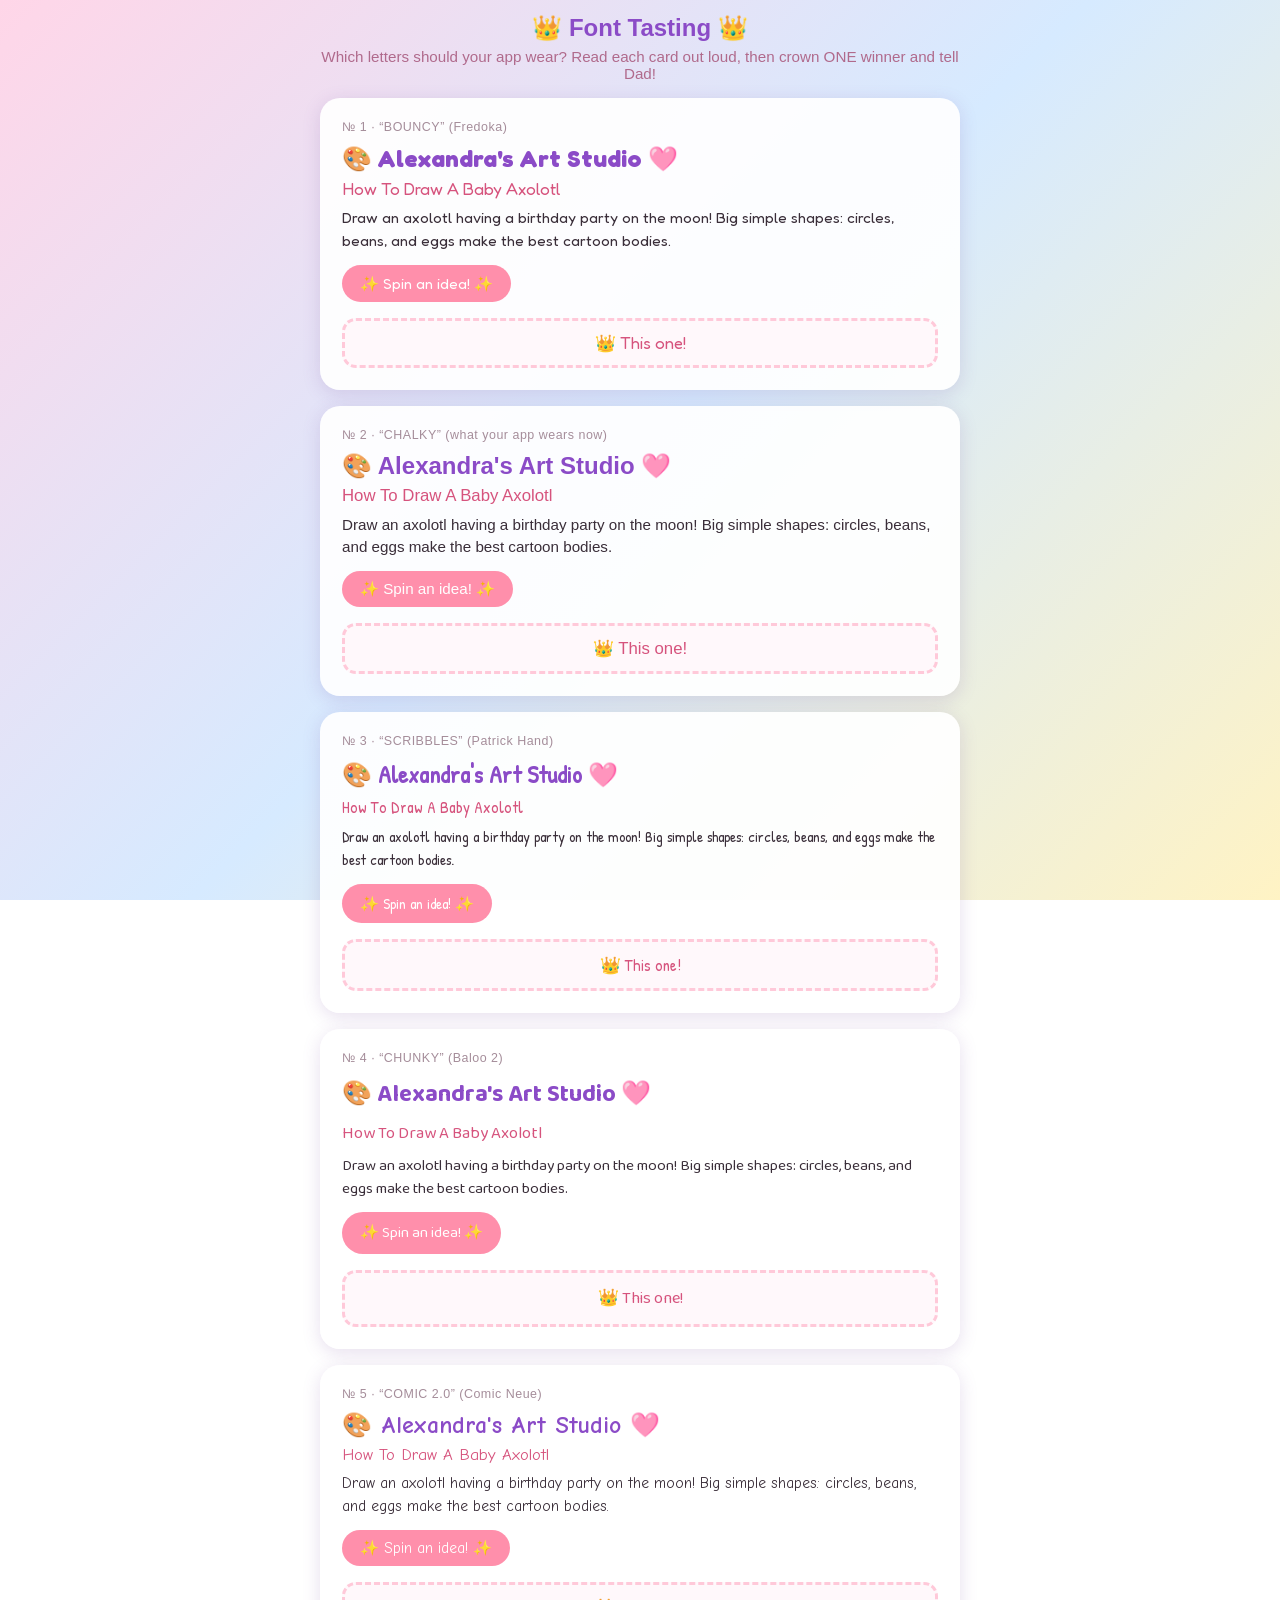
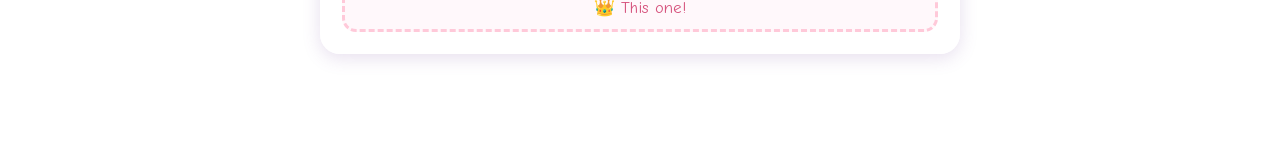
==== fonts.html @ e1e26c97 "Font-tasting page: 5 candidates (self-hosted woff2), client picks the winner" ====
<!DOCTYPE html>
<html lang="en">
<head>
  <meta charset="UTF-8">
  <meta name="viewport" content="width=device-width, initial-scale=1.0, viewport-fit=cover">
  <title>Font Tasting — Alexandra's Art Studio</title>
  <style>
    @font-face {
      font-family: "Fredoka";
      src: url("fonts/fredoka.woff2") format("woff2");
      font-weight: 300 700;
      font-display: swap;
    }
    @font-face {
      font-family: "Baloo 2";
      src: url("fonts/baloo2.woff2") format("woff2");
      font-weight: 400 800;
      font-display: swap;
    }
    @font-face {
      font-family: "Patrick Hand";
      src: url("fonts/patrickhand-400.woff2") format("woff2");
      font-weight: 400;
      font-display: swap;
    }
    @font-face {
      font-family: "Comic Neue";
      src: url("fonts/comicneue-400.woff2") format("woff2");
      font-weight: 400;
      font-display: swap;
    }
    @font-face {
      font-family: "Comic Neue";
      src: url("fonts/comicneue-700.woff2") format("woff2");
      font-weight: 700;
      font-display: swap;
    }

    * { margin: 0; padding: 0; box-sizing: border-box; }

    body {
      font-family: "Comic Sans MS", "Chalkboard SE", "Marker Felt", sans-serif;
      background: linear-gradient(135deg, #ffd6e8 0%, #d6eaff 50%, #fff3c4 100%);
      background-attachment: fixed;
      min-height: 100dvh;
      color: #3a2e39;
      padding: calc(14px + env(safe-area-inset-top)) 14px calc(90px + env(safe-area-inset-bottom));
      -webkit-tap-highlight-color: transparent;
    }

    .intro {
      max-width: 640px;
      margin: 0 auto 16px;
      text-align: center;
    }

    .intro h1 { color: #8b4bc7; font-size: 1.5rem; margin-bottom: 6px; }
    .intro p { color: #b06a8c; font-size: 0.95rem; }

    .fontcard {
      max-width: 640px;
      margin: 0 auto 16px;
      background: rgba(255, 255, 255, 0.93);
      border: 4px solid transparent;
      border-radius: 20px;
      box-shadow: 0 4px 18px rgba(120, 80, 160, 0.18);
      padding: 18px;
      transition: border-color 0.2s, transform 0.2s;
    }

    .fontcard.picked {
      border-color: #ff8fab;
      transform: scale(1.015);
    }

    .fontname {
      font-size: 0.78rem;
      color: #a58d9a;
      letter-spacing: 0.04em;
      margin-bottom: 10px;
      font-family: "Comic Sans MS", "Chalkboard SE", sans-serif;
    }

    .sample h2 { font-size: 1.5rem; color: #8b4bc7; margin-bottom: 6px; font-weight: 700; }
    .sample .sub { color: #d6537d; font-size: 1.05rem; margin-bottom: 8px; }
    .sample .body {
      font-size: 0.95rem;
      line-height: 1.5;
      margin-bottom: 12px;
    }
    .sample .btn {
      display: inline-block;
      background: #ff8fab;
      color: #fff;
      border-radius: 999px;
      padding: 9px 18px;
      font-size: 0.95rem;
      margin-bottom: 6px;
    }

    .crown {
      display: block;
      width: 100%;
      font-family: inherit;
      font-size: 1.05rem;
      margin-top: 10px;
      padding: 12px;
      border: 3px dashed #ffc9d9;
      background: #fff8fb;
      color: #d6537d;
      border-radius: 14px;
      cursor: pointer;
    }

    .picked .crown {
      background: #ff8fab;
      color: #fff;
      border-style: solid;
      border-color: #ff8fab;
    }

    #verdict {
      position: fixed;
      left: 0; right: 0; bottom: 0;
      background: rgba(255, 255, 255, 0.95);
      backdrop-filter: blur(10px);
      -webkit-backdrop-filter: blur(10px);
      box-shadow: 0 -2px 14px rgba(120, 80, 160, 0.2);
      text-align: center;
      padding: 14px 16px calc(14px + env(safe-area-inset-bottom));
      font-size: 1rem;
      color: #d6537d;
      display: none;
    }
    #verdict.show { display: block; }
  </style>
</head>
<body>
  <div class="intro">
    <h1>👑 Font Tasting 👑</h1>
    <p>Which letters should your app wear? Read each card out loud, then crown ONE winner and tell Dad!</p>
  </div>

  <div id="cards">
    <div class="fontcard" data-font="Bouncy (Fredoka)" style="font-family: 'Fredoka', sans-serif;">
      <p class="fontname">№ 1 · “BOUNCY” (Fredoka)</p>
      <div class="sample">
        <h2>🎨 Alexandra's Art Studio 🩷</h2>
        <p class="sub">How To Draw A Baby Axolotl</p>
        <p class="body">Draw an axolotl having a birthday party on the moon! Big simple shapes: circles, beans, and eggs make the best cartoon bodies.</p>
        <span class="btn">✨ Spin an idea! ✨</span>
      </div>
      <button class="crown">👑 This one!</button>
    </div>

    <div class="fontcard" data-font="Chalky (what it looks like now)" style="font-family: 'Comic Sans MS', 'Chalkboard SE', 'Marker Felt', sans-serif;">
      <p class="fontname">№ 2 · “CHALKY” (what your app wears now)</p>
      <div class="sample">
        <h2>🎨 Alexandra's Art Studio 🩷</h2>
        <p class="sub">How To Draw A Baby Axolotl</p>
        <p class="body">Draw an axolotl having a birthday party on the moon! Big simple shapes: circles, beans, and eggs make the best cartoon bodies.</p>
        <span class="btn">✨ Spin an idea! ✨</span>
      </div>
      <button class="crown">👑 This one!</button>
    </div>

    <div class="fontcard" data-font="Scribbles (Patrick Hand)" style="font-family: 'Patrick Hand', cursive;">
      <p class="fontname">№ 3 · “SCRIBBLES” (Patrick Hand)</p>
      <div class="sample">
        <h2>🎨 Alexandra's Art Studio 🩷</h2>
        <p class="sub">How To Draw A Baby Axolotl</p>
        <p class="body">Draw an axolotl having a birthday party on the moon! Big simple shapes: circles, beans, and eggs make the best cartoon bodies.</p>
        <span class="btn">✨ Spin an idea! ✨</span>
      </div>
      <button class="crown">👑 This one!</button>
    </div>

    <div class="fontcard" data-font="Chunky (Baloo 2)" style="font-family: 'Baloo 2', sans-serif;">
      <p class="fontname">№ 4 · “CHUNKY” (Baloo 2)</p>
      <div class="sample">
        <h2>🎨 Alexandra's Art Studio 🩷</h2>
        <p class="sub">How To Draw A Baby Axolotl</p>
        <p class="body">Draw an axolotl having a birthday party on the moon! Big simple shapes: circles, beans, and eggs make the best cartoon bodies.</p>
        <span class="btn">✨ Spin an idea! ✨</span>
      </div>
      <button class="crown">👑 This one!</button>
    </div>

    <div class="fontcard" data-font="Comic 2.0 (Comic Neue)" style="font-family: 'Comic Neue', sans-serif;">
      <p class="fontname">№ 5 · “COMIC 2.0” (Comic Neue)</p>
      <div class="sample">
        <h2>🎨 Alexandra's Art Studio 🩷</h2>
        <p class="sub">How To Draw A Baby Axolotl</p>
        <p class="body">Draw an axolotl having a birthday party on the moon! Big simple shapes: circles, beans, and eggs make the best cartoon bodies.</p>
        <span class="btn">✨ Spin an idea! ✨</span>
      </div>
      <button class="crown">👑 This one!</button>
    </div>
  </div>

  <div id="verdict"></div>

  <script>
    "use strict";
    const KEY = "aas_font_pick";
    const verdict = document.getElementById("verdict");

    function crown(card) {
      document.querySelectorAll(".fontcard").forEach((c) => c.classList.remove("picked"));
      card.classList.add("picked");
      verdict.textContent = "👑 You picked: " + card.dataset.font + " — tell Dad! 🩷";
      verdict.classList.add("show");
      try { localStorage.setItem(KEY, card.dataset.font); } catch {}
    }

    document.querySelectorAll(".crown").forEach((btn) => {
      btn.addEventListener("click", () => crown(btn.closest(".fontcard")));
    });

    const saved = localStorage.getItem(KEY);
    if (saved) {
      const card = document.querySelector(`.fontcard[data-font="${saved}"]`);
      if (card) crown(card);
    }
  </script>
</body>
</html>
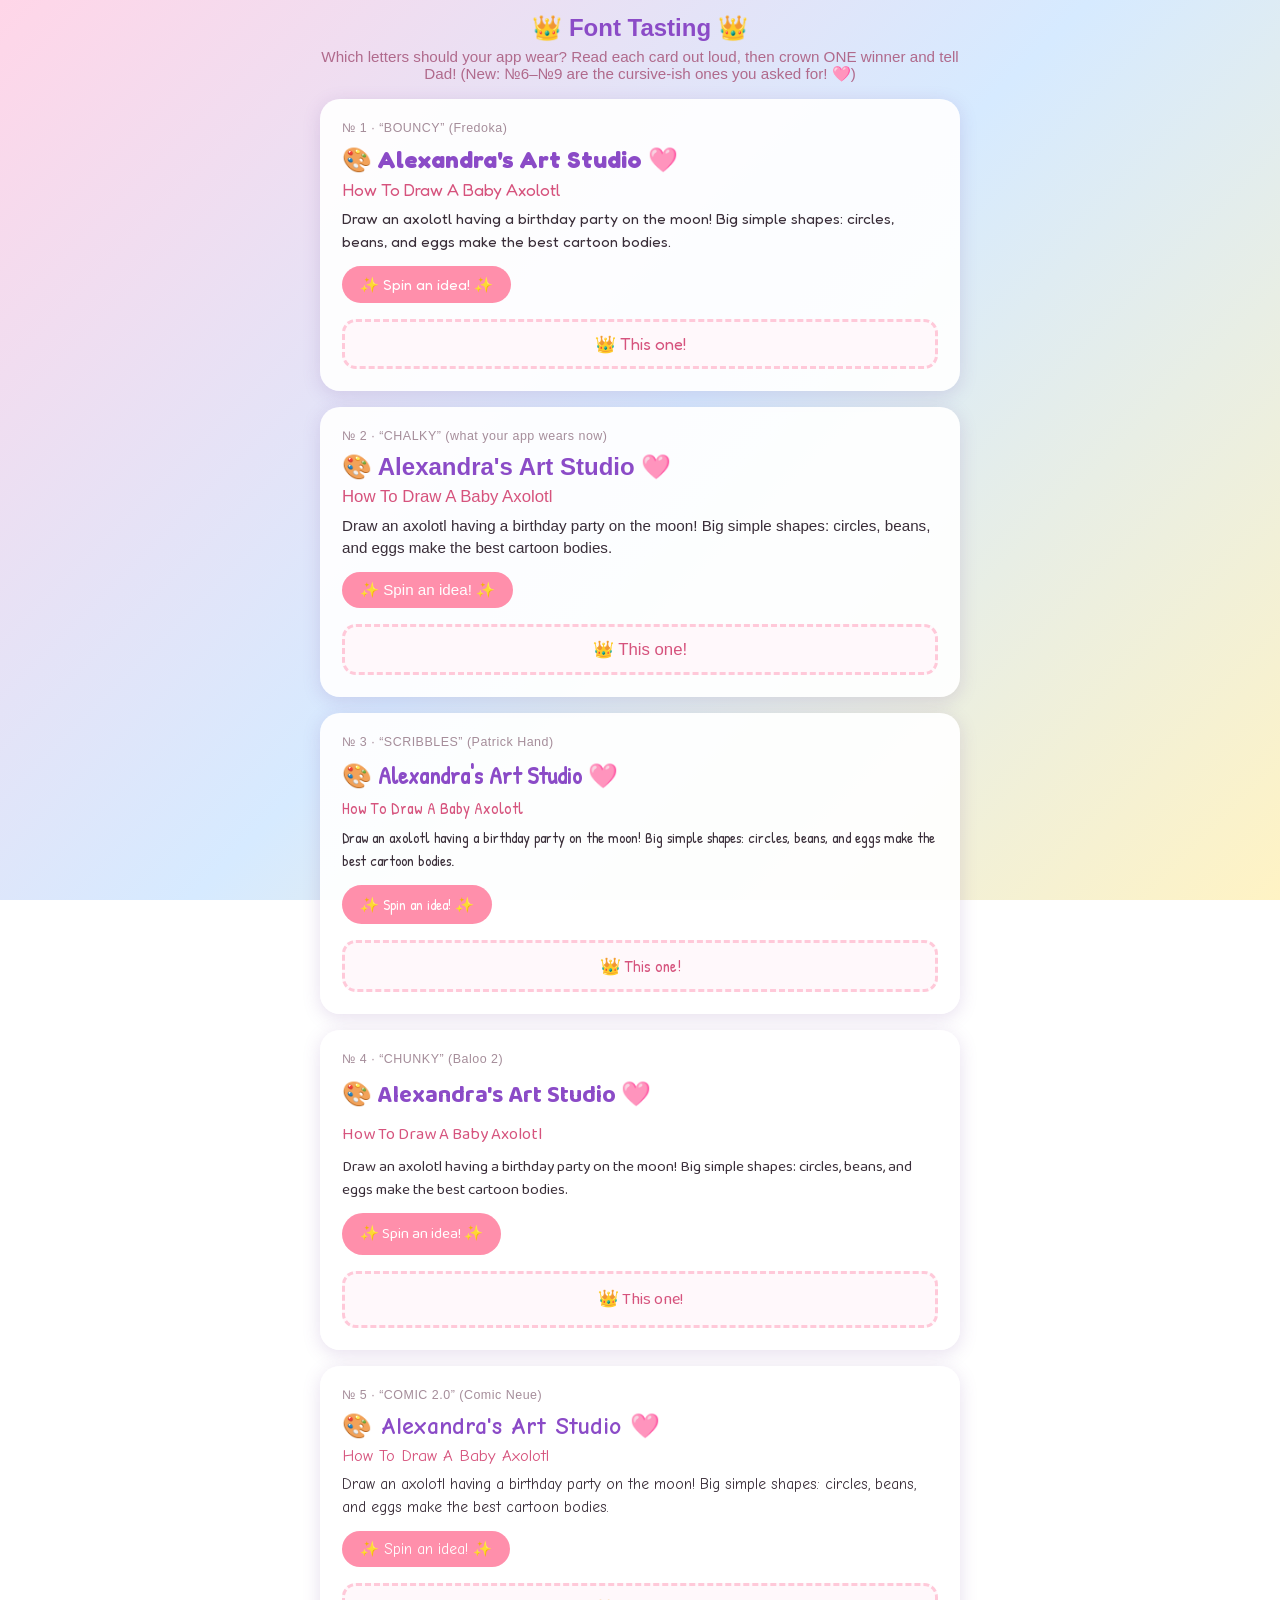
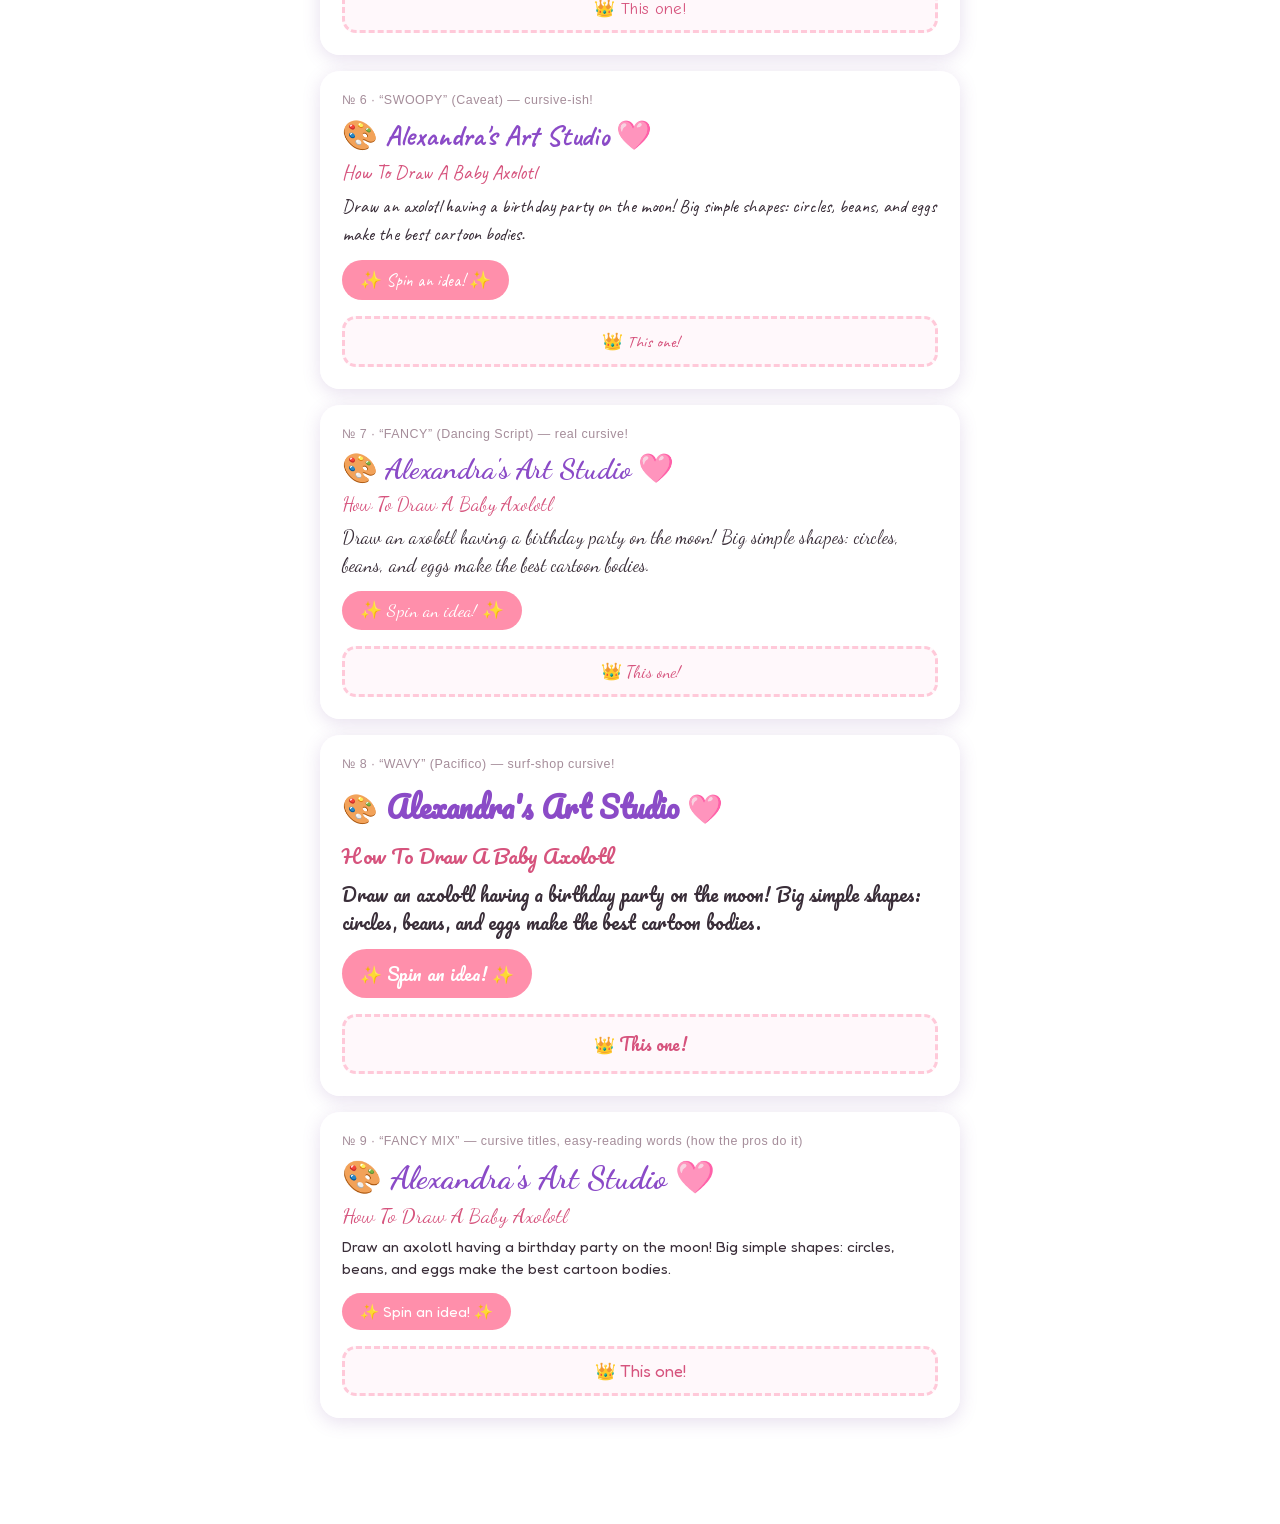
==== commit c40bf34c: "Alexandra's hand-drawn axolotl is now the app icon; add cursive candidates (Caveat, Dancing Script, " ====
--- a/fonts.html
+++ b/fonts.html
@@ -35,6 +35,30 @@
       font-weight: 700;
       font-display: swap;
     }
+    @font-face {
+      font-family: "Caveat";
+      src: url("fonts/caveat.woff2") format("woff2");
+      font-weight: 400 700;
+      font-display: swap;
+    }
+    @font-face {
+      font-family: "Dancing Script";
+      src: url("fonts/dancingscript.woff2") format("woff2");
+      font-weight: 400 700;
+      font-display: swap;
+    }
+    @font-face {
+      font-family: "Pacifico";
+      src: url("fonts/pacifico.woff2") format("woff2");
+      font-weight: 400;
+      font-display: swap;
+    }
+
+    /* cursive fonts run small — give them a little boost so it's a fair fight */
+    .cursive-lg .sample h2 { font-size: 1.8rem; }
+    .cursive-lg .sample .sub { font-size: 1.25rem; }
+    .cursive-lg .sample .body { font-size: 1.15rem; }
+    .cursive-lg .sample .btn { font-size: 1.1rem; }
 
     * { margin: 0; padding: 0; box-sizing: border-box; }
 
@@ -138,7 +162,7 @@
 <body>
   <div class="intro">
     <h1>👑 Font Tasting 👑</h1>
-    <p>Which letters should your app wear? Read each card out loud, then crown ONE winner and tell Dad!</p>
+    <p>Which letters should your app wear? Read each card out loud, then crown ONE winner and tell Dad! (New: №6–№9 are the cursive-ish ones you asked for! 🩷)</p>
   </div>
 
   <div id="cards">
@@ -191,6 +215,50 @@
       <div class="sample">
         <h2>🎨 Alexandra's Art Studio 🩷</h2>
         <p class="sub">How To Draw A Baby Axolotl</p>
+        <p class="body">Draw an axolotl having a birthday party on the moon! Big simple shapes: circles, beans, and eggs make the best cartoon bodies.</p>
+        <span class="btn">✨ Spin an idea! ✨</span>
+      </div>
+      <button class="crown">👑 This one!</button>
+    </div>
+
+    <div class="fontcard cursive-lg" data-font="Swoopy (Caveat)" style="font-family: 'Caveat', cursive;">
+      <p class="fontname">№ 6 · “SWOOPY” (Caveat) — cursive-ish!</p>
+      <div class="sample">
+        <h2>🎨 Alexandra's Art Studio 🩷</h2>
+        <p class="sub">How To Draw A Baby Axolotl</p>
+        <p class="body">Draw an axolotl having a birthday party on the moon! Big simple shapes: circles, beans, and eggs make the best cartoon bodies.</p>
+        <span class="btn">✨ Spin an idea! ✨</span>
+      </div>
+      <button class="crown">👑 This one!</button>
+    </div>
+
+    <div class="fontcard cursive-lg" data-font="Fancy (Dancing Script)" style="font-family: 'Dancing Script', cursive;">
+      <p class="fontname">№ 7 · “FANCY” (Dancing Script) — real cursive!</p>
+      <div class="sample">
+        <h2>🎨 Alexandra's Art Studio 🩷</h2>
+        <p class="sub">How To Draw A Baby Axolotl</p>
+        <p class="body">Draw an axolotl having a birthday party on the moon! Big simple shapes: circles, beans, and eggs make the best cartoon bodies.</p>
+        <span class="btn">✨ Spin an idea! ✨</span>
+      </div>
+      <button class="crown">👑 This one!</button>
+    </div>
+
+    <div class="fontcard cursive-lg" data-font="Wavy (Pacifico)" style="font-family: 'Pacifico', cursive;">
+      <p class="fontname">№ 8 · “WAVY” (Pacifico) — surf-shop cursive!</p>
+      <div class="sample">
+        <h2>🎨 Alexandra's Art Studio 🩷</h2>
+        <p class="sub">How To Draw A Baby Axolotl</p>
+        <p class="body">Draw an axolotl having a birthday party on the moon! Big simple shapes: circles, beans, and eggs make the best cartoon bodies.</p>
+        <span class="btn">✨ Spin an idea! ✨</span>
+      </div>
+      <button class="crown">👑 This one!</button>
+    </div>
+
+    <div class="fontcard" data-font="Fancy Mix (Dancing Script titles + Fredoka words)" style="font-family: 'Fredoka', sans-serif;">
+      <p class="fontname">№ 9 · “FANCY MIX” — cursive titles, easy-reading words (how the pros do it)</p>
+      <div class="sample">
+        <h2 style="font-family: 'Dancing Script', cursive; font-size: 2rem;">🎨 Alexandra's Art Studio 🩷</h2>
+        <p class="sub" style="font-family: 'Dancing Script', cursive; font-size: 1.3rem;">How To Draw A Baby Axolotl</p>
         <p class="body">Draw an axolotl having a birthday party on the moon! Big simple shapes: circles, beans, and eggs make the best cartoon bodies.</p>
         <span class="btn">✨ Spin an idea! ✨</span>
       </div>
